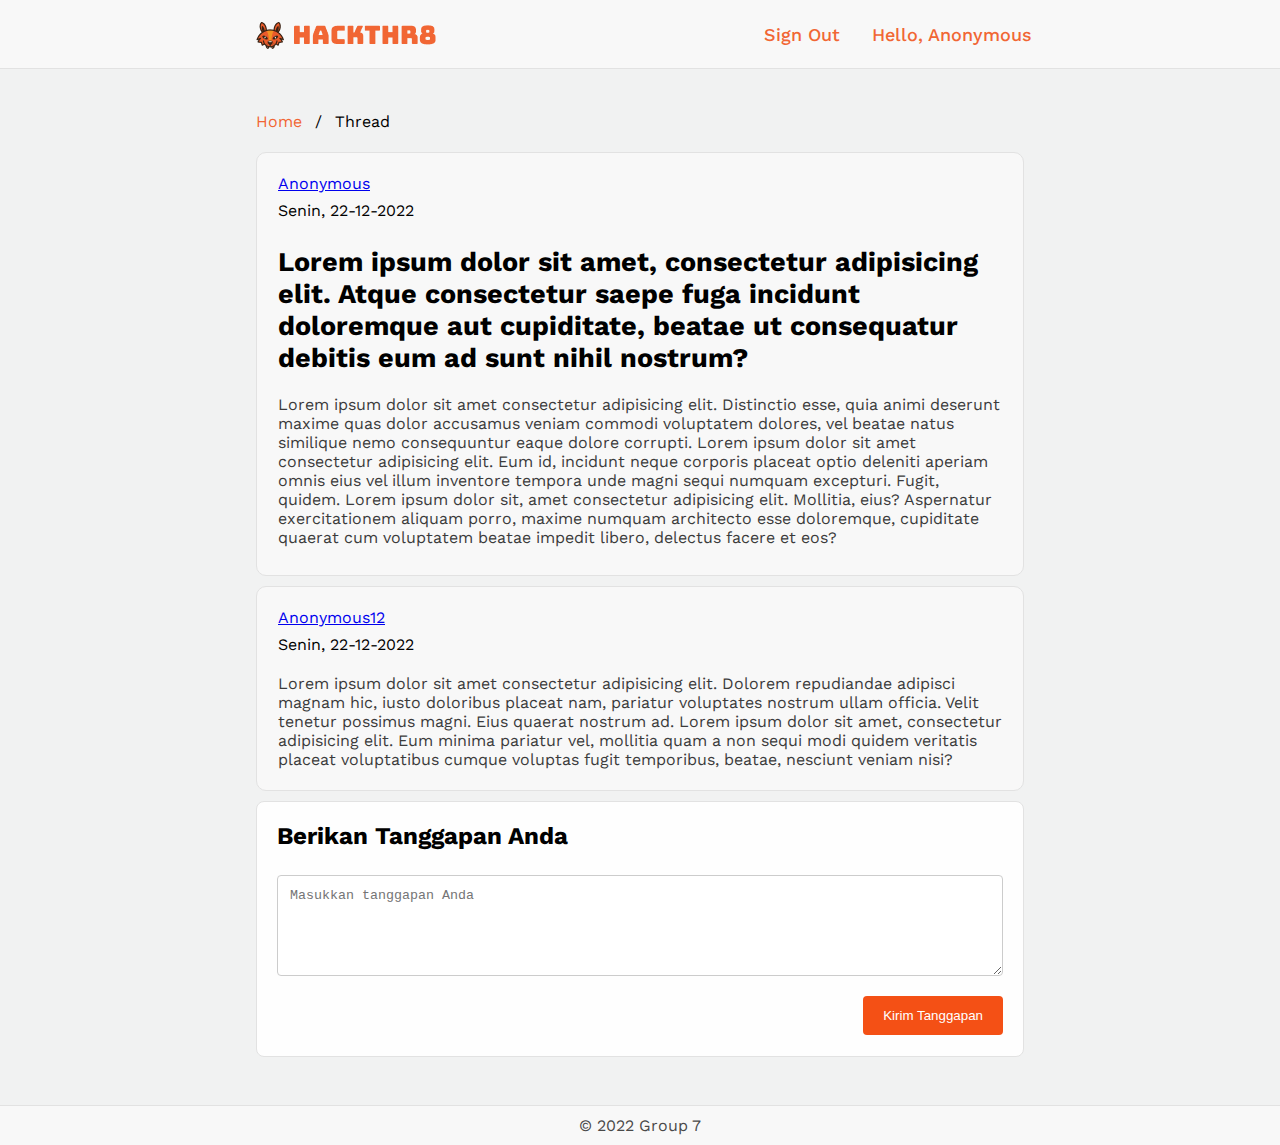
==== detail-thread.html @ c38bb2e5 "first commit" ====
<!DOCTYPE html>
<html lang="en">

<head>
  <meta charset="UTF-8" />
  <meta http-equiv="X-UA-Compatible" content="IE=edge" />
  <meta name="viewport" content="width=device-width, initial-scale=1.0" />
  <link rel="stylesheet" href="style.css" />
  <link rel="preconnect" href="https://fonts.googleapis.com" />
  <link rel="preconnect" href="https://fonts.gstatic.com" crossorigin />
  <link
    href="https://fonts.googleapis.com/css2?family=Work+Sans:ital,wght@0,300;0,400;0,600;1,300;1,400;1,600&display=swap"
    rel="stylesheet" />
  <link rel="stylesheet" href="https://fonts.googleapis.com/icon?family=Material+Icons">
  <title>Detail</title>
</head>

<body>
  <!-- Navbar -->
  <nav class="navbar">
    <!-- Logo -->
    <div class="logo"><a href="/home.html"><img src="./images/hackthr8-logo.png" alt=""></a></div>
    <ul class="nav-links">
      <!-- Navigation Menu -->
      <div class="menu">
        <li id="nav-sign-out"><a href="/login.html">Sign Out</a></li>
        <!-- <li class="user-menu">-->
        <a href="/">Hello, Anonymous</a>
        <!-- Dropdown -->
        <ul class="dropdown">
          <li id="nav-profile"><a href="/">Profile</a></li>

        </ul>
        </li>
      </div>
    </ul>
    </ul>
    </div>
  </nav>
  <!-- End of Navbar -->

  <!-- Content-->
  <div class="container">
    <ul class="breadcrumb">
      <li><a href="/home.html">Home</a></li>
      <li>Thread</li>
    </ul>

    <div class="detail-thread-card">
      <div id='detail-thread-info' class="detail-thread-info">
        <p><a href="/">Anonymous</a></p>
        <p id='detail-thread-starter' class="detail-thread-starter">Senin, 22-12-2022</p>
      </div>
      <div id='detail-thread-title' class="detail-thread-title">
        <h2><a href=""></a>Lorem ipsum dolor sit amet, consectetur adipisicing elit. Atque consectetur saepe fuga
          incidunt doloremque aut cupiditate, beatae ut consequatur debitis eum ad sunt nihil nostrum?</a></h2>
      </div>
      <div id='detail-thread-description' class="detail-thread-description">
        <p>Lorem ipsum dolor sit amet consectetur adipisicing elit. Distinctio esse, quia animi deserunt maxime quas
          dolor accusamus veniam commodi voluptatem dolores, vel beatae natus similique nemo consequuntur eaque dolore
          corrupti. Lorem ipsum dolor sit amet consectetur adipisicing elit. Eum id, incidunt neque corporis placeat
          optio deleniti aperiam omnis eius vel illum inventore tempora unde magni sequi numquam excepturi. Fugit,
          quidem. Lorem ipsum dolor sit, amet consectetur adipisicing elit. Mollitia, eius? Aspernatur exercitationem
          aliquam porro, maxime numquam architecto esse doloremque, cupiditate quaerat cum voluptatem beatae impedit
          libero, delectus facere et eos?</p>
      </div>
    </div>

    <div class="comment-card">
      <div id='comment-info' class="comment-info">
        <p><a href="/">Anonymous12</a>
        <p id="detail-date-comment" class="detail-thread-starter">Senin, 22-12-2022</p>
      </div>
      <div id='comment-description' class="comment-description">
        <p>Lorem ipsum dolor sit amet consectetur adipisicing elit. Dolorem repudiandae adipisci magnam hic, iusto
          doloribus placeat nam, pariatur voluptates nostrum ullam officia. Velit tenetur possimus magni. Eius quaerat
          nostrum ad. Lorem ipsum dolor sit amet, consectetur adipisicing elit. Eum minima pariatur vel, mollitia quam a
          non sequi modi quidem veritatis placeat voluptatibus cumque voluptas fugit temporibus, beatae, nesciunt veniam
          nisi?</p>
      </div>
    </div>
    <div class="form-container">
      <h2>Berikan Tanggapan Anda</h2>
      <br>
      <form action="/thread" method="post" id="new-comment">
        <section>
          <textarea name="new-comment-text" placeholder="Masukkan tanggapan Anda" id="new-comment-text" cols="30"
            rows="5"></textarea>
        </section>
        <input id='new-comment-input' type="submit" style="float:right" value="Kirim Tanggapan"></input>
      </form>
    </div>

  </div>

  <footer>
    <p class="text-center">&copy; 2022 Group 7</p>
  </footer>

</body>

</html>
---- style.css ----
/* Reset CSS */
* {
  margin: 0;
  padding: 0;
  box-sizing: border-box;
}

body {
  background-color: #f1f2f2;
  font-family: "Work Sans", sans-serif;
  font-size: 16px;
}

/* Navbar */

nav {
  position: fixed;
  overflow: hidden;
  top: 0;
  width: 100%;
}

.navbar {
  display: flex;
  align-items: center;
  justify-content: space-between;
  padding-top: 10px;
  padding-bottom: 10px;
  background-color: #f8f8f8;
  color: #f16634;
  border-bottom: 1px solid #e2e2e2;
}

.logo {
  font-size: 28px;
  margin-left: 20%;
  font-weight: bold;
}

.logo {
  margin-top: 10px;
}

.nav-links {
  margin-right: 19.4%;
}

.nav-links a {
  color: #f16634;
  font-weight: 500;
}

.menu {
  display: flex;
  gap: 1em;
  font-size: 18px;
}

.menu a {
  text-decoration: none;
}
.menu li {
  list-style: none;
  padding: 5px 14px;
}

.user-menu {
  position: relative;
  overflow: hidden;
}
li.user-menu {
  border: none;
  outline: none;
  color: white;
  padding: 14px 16px;
  background-color: inherit;
}
.dropdown {
  background-color: #f8f8f8;
  position: absolute;
  display: none;
  border-radius: 8px;
  top: 35px;
  min-width: 160px;
  box-shadow: 0px 8px 16px 0px rgba(0, 0, 0, 0.2);
  z-index: 999;
  overflow: hidden;
}
.dropdown li + li {
  margin-top: 10px;
}
.dropdown li {
  /* padding: 0.5em 1em; */
  width: 8em;
  text-align: left;
  margin-top: 10px;
  padding: 12px 16px;
  display: block;
}
/* .dropdown li:hover {
  background-color: #4c9e9e;
} */
.menu:hover,
.user-menu:hover .dropdown {
  display: block;
}
.column {
  float: left;
  width: 50%;
  padding-bottom: 21px;
  padding-top: 64px;
}

/* Clear floats after the columns */
.row:after {
  content: "";
  display: table;
  clear: both;
}
.column-thread-info {
  float: left;
  width: 50%;
}

/* Clear floats after the columns */
.row-thread-info:after {
  content: "";
  display: table;
  clear: both;
  width: 70%;
}
.left {
  width: 25%;
}

.right {
  width: 75%;
}
/* End of Navbar */

/* Content Thread Home*/
.container {
  width: 60%;
  margin: 48px auto;
  height: 100%;
}

.heading {
  margin-bottom: 10px;
  margin-top: 10px;
}

.thread-card {
  width: 100%;
  height: 100%;
  background-color: #f8f8f8;
  border: 1px solid #e2e2e2;
  border-radius: 10px;
  margin-bottom: 10px;
}

.thread-title {
  padding: 21px 21px 0px 21px;
}

.thread-title h2 a {
  text-decoration: none;
  color: #232323;
}

.thread-description {
  padding: 21px 21px 0px 21px;
  color: #3b3b3b;
}

.thread-info {
  padding: 21px 0px 21px 21px;
}
.thread-starter {
  padding-top: 8px;
}

.detail-thread-card {
  width: 100%;
  height: 100%;
  background-color: #f8f8f8;
  border: 1px solid #e2e2e2;
  border-radius: 10px;
  margin-bottom: 10px;
}

.detail-thread-title {
  padding: 5px 21px 0px 21px;
  font-size: 18px;
}

.detail-thread-description {
  padding: 21px 21px 28px 21px;
  color: #3b3b3b;
}

.detail-thread-info {
  padding: 21px 0px 21px 21px;
}
.detail-thread-starter {
  padding-top: 8px;
}

.button {
  border: none;
  color: white;
  padding: 16px 32px;
  text-align: center;
  text-decoration: none;
  display: inline-block;
  font-size: 16px;
  margin: 4px 2px;
  transition-duration: 0.4s;
  cursor: pointer;
}
.create-thread {
  background-color: #f16634;
  color: white;
  /* border: 2px solid #f16634; */
  border-radius: 8px;
}

.create-thread:hover {
  background-color: #c03604;
  color: white;
}

#button-create-thread a {
  text-decoration: none;
  color: white;
}
/* End of Content Thread */

/* Comment */
.comment-card {
  width: 100%;
  height: 100%;
  background-color: #f8f8f8;
  border: 1px solid #e2e2e2;
  border-radius: 10px;
  margin-bottom: 10px;
}

.comment-description {
  padding: 8px 21px 21px 21px;
  color: #3b3b3b;
}

.comment-info {
  padding: 21px 0px 12px 21px;
}
/* End of Comment */

/* Breadcrumb */

ul.breadcrumb {
  padding: 64px 0 21px 0;
  list-style: none;
}
ul.breadcrumb li {
  display: inline;
  font-size: 16px;
}
ul.breadcrumb li + li:before {
  padding: 8px;
  color: black;
  content: "/\00a0";
}
ul.breadcrumb li a {
  color: #f16634;
  text-decoration: none;
}
ul.breadcrumb li a:hover {
  color: #f45015;
  text-decoration: underline;
}
/* End of Breadcrumb */

/*form*/
input[type="text"],
select,
textarea {
  width: 100%;
  padding: 12px;
  border: 1px solid #ccc;
  border-radius: 4px;
  box-sizing: border-box;
  margin-top: 6px;
  margin-bottom: 16px;
  resize: vertical;
}

input[type="submit"] {
  background-color: #f45015;
  color: white;
  padding: 12px 20px;
  border: none;
  border-radius: 4px;
  cursor: pointer;
}

input[type="submit"]:hover {
  background-color: #98310b;
}

.form-container {
  border-radius: 8px;
  background-color: #fefefe;
  padding: 20px;
  border: 1px solid #e2e2e2;
  padding-bottom: 60px;
}
/* End of Form */

/* Icons */
.fa-solid {
  text-decoration: none;
  color: #9d9d9d;
  padding-left: 16px;
  padding-right: 4px;
}
.fa-solid:hover {
  color: #f45015;
}
#like-button {
  padding-right: 12px;
}

.likes {
  display: flex;
  align-items: center;
}
.likes {
  width: 180px;
  position: relative;
}
.likes p {
  color: #666565;
  padding-right: 16px;
}

#jumlah-likes {
  padding-right: 2px;
}
p#jumlah-likes {
  padding-right: 20px;
}

.likes:before {
  content: "";
  position: absolute;
  left: 0;
}
.likes:before p {
  padding-right: 20px;
}
.menu {
  display: flex;
  align-items: center;
}
/* End of Icons */

/*Footer*/
footer {
  padding-top: 10px;
  padding-bottom: 10px;
  background-color: #f8f8f8;
  color: #494949;
  border-top: 1px solid #e2e2e2;
  width: 100%;
}
.text-center {
  text-align: center;
}
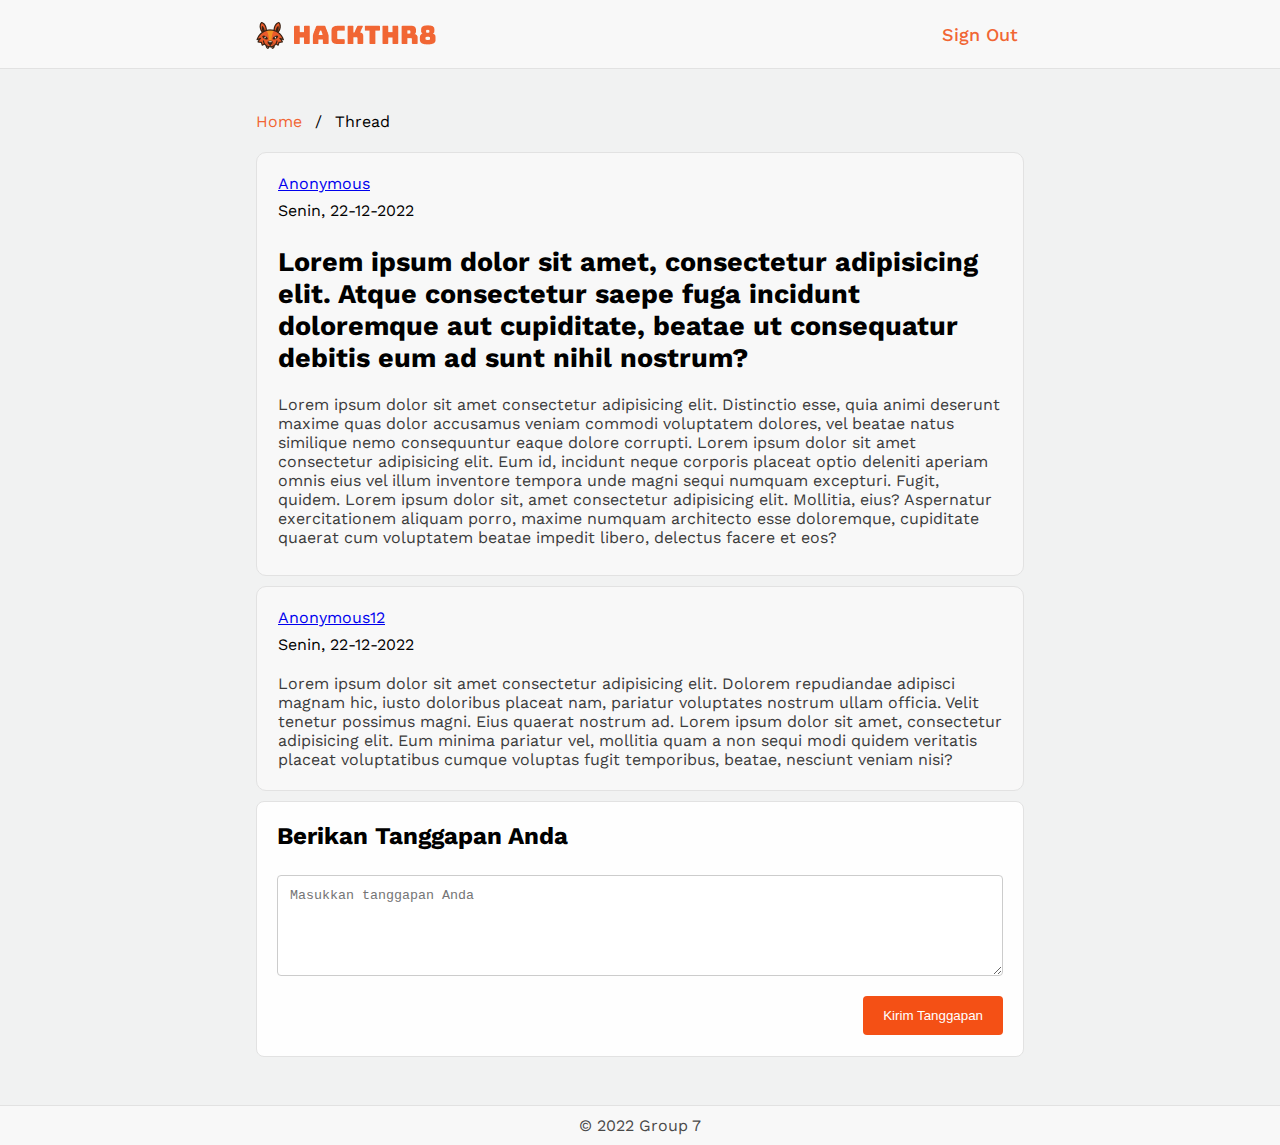
==== commit 40a655c3: "update latest files" ====
--- a/detail-thread.html
+++ b/detail-thread.html
@@ -23,15 +23,15 @@
     <ul class="nav-links">
       <!-- Navigation Menu -->
       <div class="menu">
-        <li id="nav-sign-out"><a href="/login.html">Sign Out</a></li>
+        <li id="nav-sign-out"><a href="/index.html">Sign Out</a></li>
         <!-- <li class="user-menu">-->
-        <a href="/">Hello, Anonymous</a>
+        <!-- <a href="/">Hello, Anonymous</a> -->
         <!-- Dropdown -->
-        <ul class="dropdown">
-          <li id="nav-profile"><a href="/">Profile</a></li>
+        <!-- <ul class="dropdown"> -->
+        <!-- <li id="nav-profile"><a href="/">Profile</a></li> -->
 
-        </ul>
-        </li>
+        <!-- </ul> -->
+        <!-- </li> -->
       </div>
     </ul>
     </ul>
